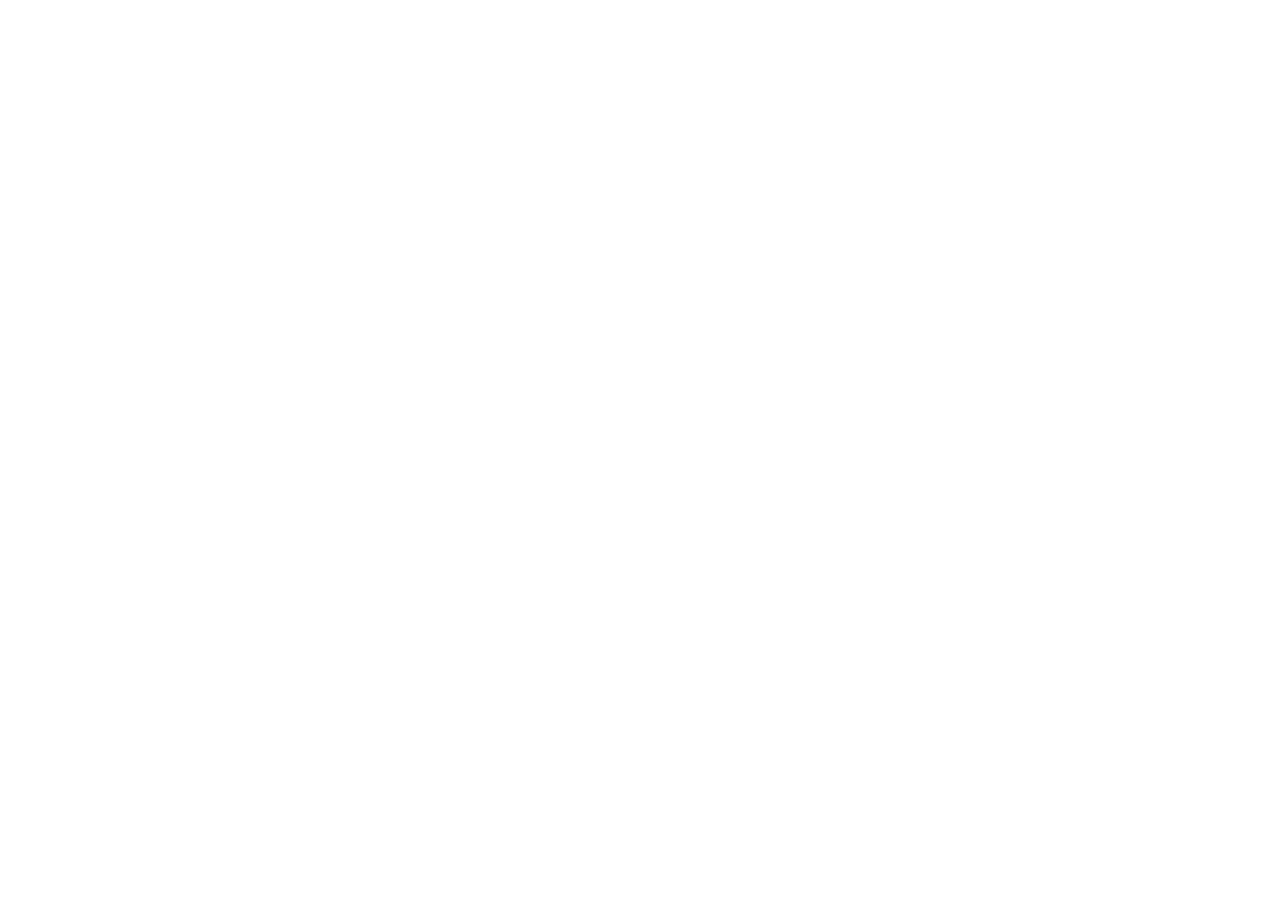
==== index.html @ 21773606 "first commit" ====
<!DOCTYPE html>
<html lang="en">
<head>
    <meta charset="UTF-8">
    <meta name="viewport" content="width=device-width, initial-scale=1.0">
    <title>Document</title>
</head>
<body>
    
</body>
</html>
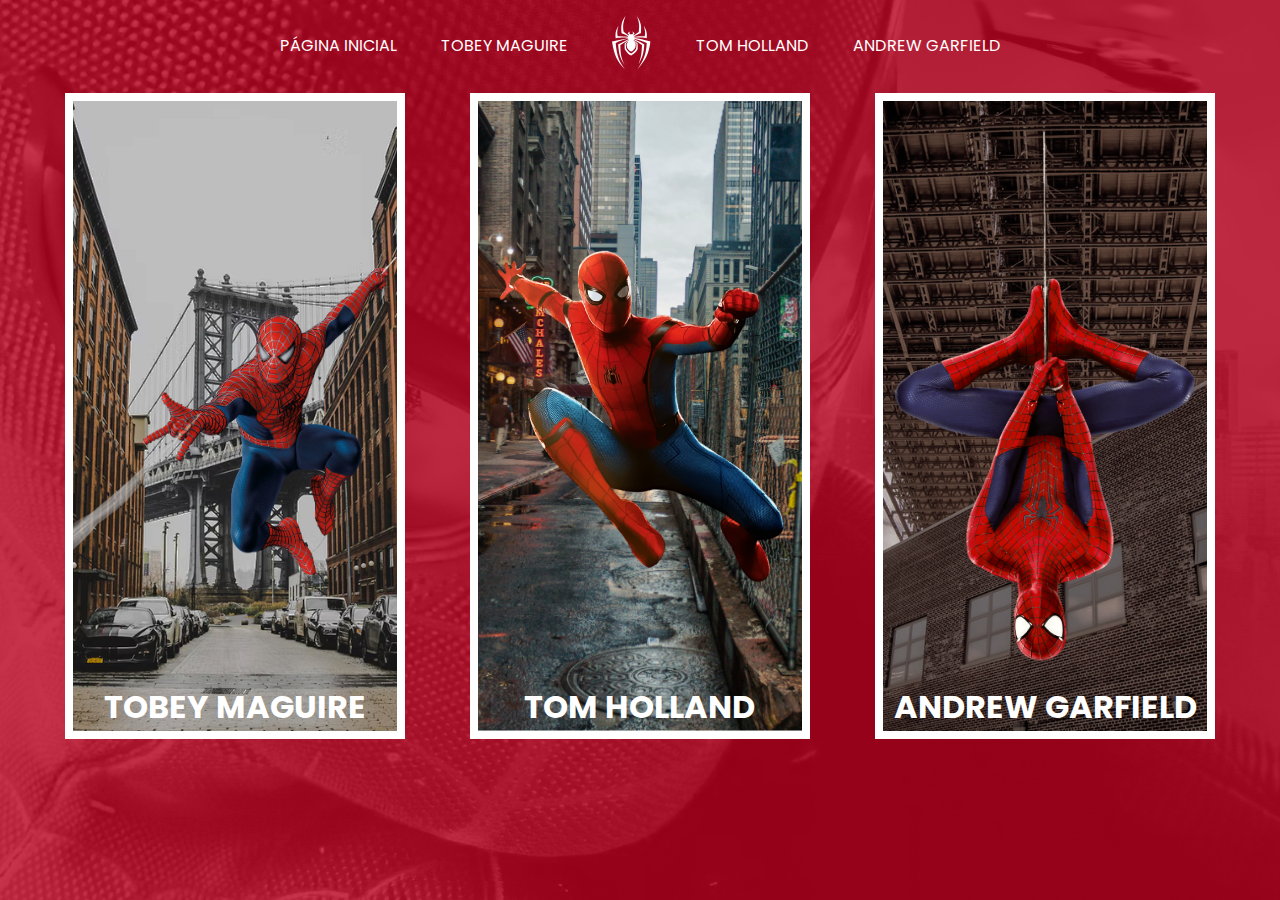
==== commit e0c5dae4: "add cards homepage" ====
--- a/index.html
+++ b/index.html
@@ -1,11 +1,50 @@
 <!DOCTYPE html>
-<html lang="en">
+<html lang="pt-br">
 <head>
     <meta charset="UTF-8">
     <meta name="viewport" content="width=device-width, initial-scale=1.0">
-    <title>Document</title>
+    <link rel="stylesheet" href="/assets/css/home-page-styles.css">
+    <title>Spider-man | Multiversos</title>
 </head>
 <body>
-    
+    <nav class="s-menu">
+        <ul>
+            <li class="s-menu__item">
+                <a href="/">Página Inicial</a>
+            </li>
+            <li class="s-menu__item">
+                <a href="#">Tobey Maguire</a>
+            </li>
+            <li class="s-menu__item s-menu__icon">
+                <img 
+                    src="/assets/images/icons/spider.svg"
+                    alt="logo do homem aranha, é constituido de uma aranha"
+                >
+            </li>
+            <li class="s-menu__item">
+                <a href="#">Tom Holland</a>
+            </li>
+            <li class="s-menu__item">
+                <a href="#">Andrew Garfield</a>
+            </li>
+        </ul>
+    </nav>
+    <div class="s-container">
+        <a href="#" class="s-card">
+            <img class="s-card__background" src="/assets/images/pic-sm-bg-01.jpg" alt="">
+            <img class="s-card__image" src="/assets/images/spider-man-01.png" alt="Tobey Maguire">
+            <h2 class="s-card__title">Tobey Maguire</h2>
+        </a>
+        <a href="#" class="s-card">
+            <img class="s-card__background" src="/assets/images/pic-sm-bg-02.jpg" alt="">
+            <img class="s-card__image" src="/assets/images/spider-man-02.png" alt="Tom Holland">
+            <h2 class="s-card__title">Tom Holland</h2>
+        </a>
+        <a href="#" class="s-card">
+            <img class="s-card__background" src="/assets/images/pic-sm-bg-03.jpg" alt="">
+            <img class="s-card__image" src="/assets/images/spider-man-03.png" alt="Andrew Garfield">
+            <h2 class="s-card__title">Andrew Garfield</h2>
+        </a>
+    </div>
 </body>
 </html>--- a/assets/css/home-page-styles.css
+++ b/assets/css/home-page-styles.css
@@ -0,0 +1,75 @@
+@import url('/assets/css/reset.css');
+@import url('/assets/css/global.css');
+
+body {
+    background-color: var(--primary-color);
+}
+
+body::before {
+    content: "";
+    background-image: url('/assets/images/spider-man-background.jpg');
+    background-repeat: no-repeat;
+    background-position: center;
+    background-size: cover;
+    width: 100%;
+    height: 100%;
+    position: absolute;
+    opacity: 0.2;
+}
+
+.s-menu {
+    padding: 1rem 0;
+    width: 100%;
+    text-align: center;
+    position: relative;
+}
+
+.s-menu__item {
+    display: inline-block;
+    text-transform: uppercase;
+    margin: 0 1.25rem;
+}
+
+.s-menu__icon {
+    width: 2.5rem;
+    margin: 0 1.25rem;
+    vertical-align: middle;
+}
+
+.s-container {
+    position: relative;
+    display: flex;
+    align-items: center;
+    justify-content: space-evenly;
+}
+
+.s-card {
+    border: 0.5rem solid white;
+    width: calc(100% / 3 - 8%);
+    height: 70vh;
+    position: relative;
+}
+
+.s-card__background {
+    width: 100%;
+    height: 100%;
+    object-fit: cover;
+    position: absolute;
+    opacity: 1;
+}
+
+.s-card__image {
+    width: 100%;
+    height: 100%;
+    object-fit: contain;
+    position: relative;
+}
+
+.s-card__title {
+    font-size: 2rem;
+    text-transform: uppercase;
+    text-align: center;
+    position: absolute;
+    width: 100%;
+    bottom: 0;
+}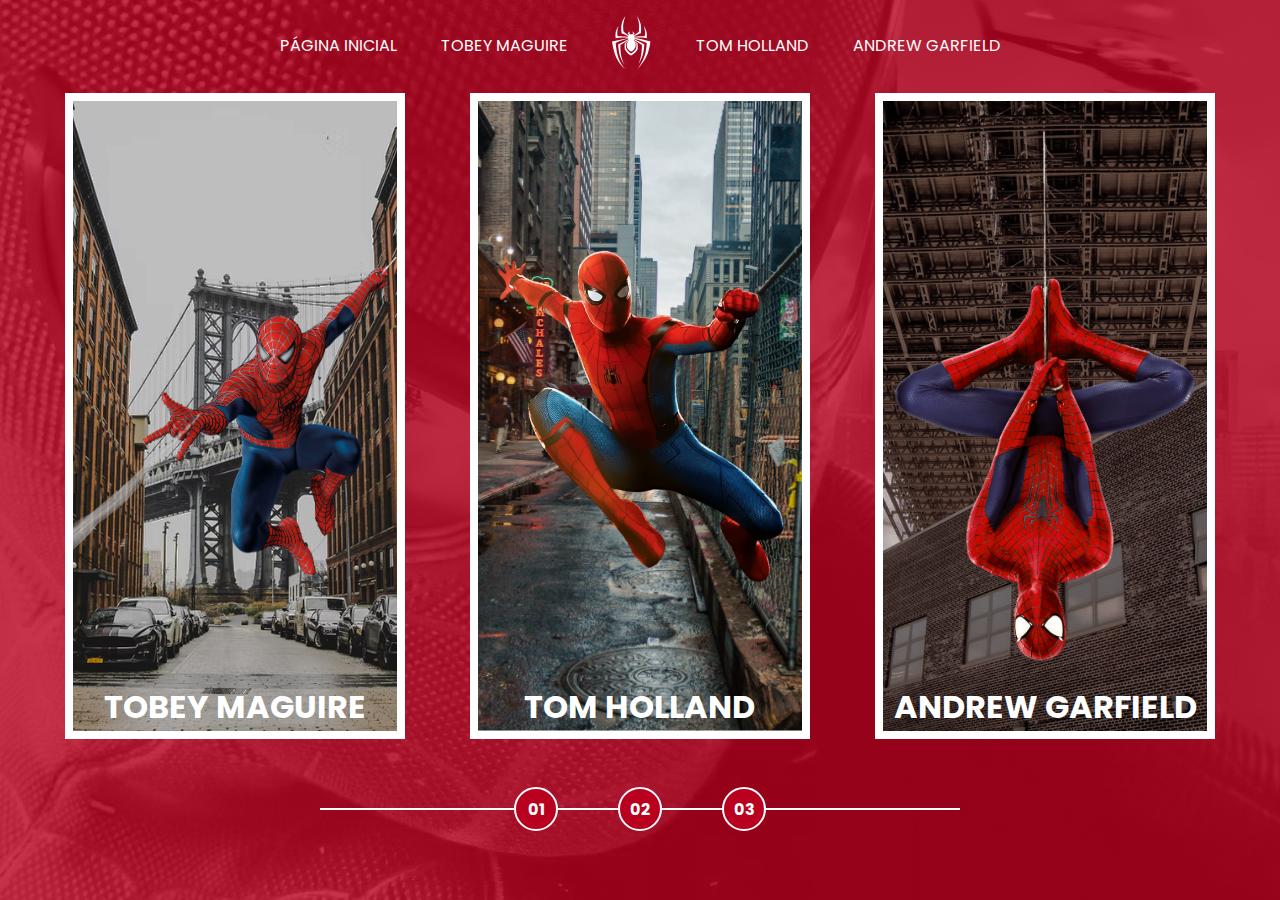
==== commit 4bc26574: "home page 1" ====
--- a/index.html
+++ b/index.html
@@ -4,6 +4,7 @@
     <meta charset="UTF-8">
     <meta name="viewport" content="width=device-width, initial-scale=1.0">
     <link rel="stylesheet" href="/assets/css/home-page-styles.css">
+    <script src="/assets/scripts/card-hover-animation.js"></script>
     <title>Spider-man | Multiversos</title>
 </head>
 <body>
@@ -30,21 +31,33 @@
         </ul>
     </nav>
     <div class="s-container">
-        <a href="#" class="s-card">
+        <a href="#" class="s-card" id="spider-man-01">
             <img class="s-card__background" src="/assets/images/pic-sm-bg-01.jpg" alt="">
             <img class="s-card__image" src="/assets/images/spider-man-01.png" alt="Tobey Maguire">
             <h2 class="s-card__title">Tobey Maguire</h2>
         </a>
-        <a href="#" class="s-card">
+        <a href="#" class="s-card" id="spider-man-02">
             <img class="s-card__background" src="/assets/images/pic-sm-bg-02.jpg" alt="">
             <img class="s-card__image" src="/assets/images/spider-man-02.png" alt="Tom Holland">
             <h2 class="s-card__title">Tom Holland</h2>
         </a>
-        <a href="#" class="s-card">
+        <a href="#" class="s-card" id="spider-man-03">
             <img class="s-card__background" src="/assets/images/pic-sm-bg-03.jpg" alt="">
             <img class="s-card__image" src="/assets/images/spider-man-03.png" alt="Andrew Garfield">
             <h2 class="s-card__title">Andrew Garfield</h2>
         </a>
     </div>
+    <div class="s-controller">
+        <div class="s-controller__button">
+            01
+        </div>
+        <div class="s-controller__button">
+            02
+        </div>
+        <div class="s-controller__button">
+            03
+        </div>
+        <div class="s-controller__line"></div>
+    </div>
 </body>
 </html>--- a/assets/css/home-page-styles.css
+++ b/assets/css/home-page-styles.css
@@ -15,6 +15,7 @@
     height: 100%;
     position: absolute;
     opacity: 0.2;
+    transition: background-image 1s ease-in-out, opacity 1s ease-in-out;
 }
 
 .s-menu {
@@ -48,6 +49,7 @@
     width: calc(100% / 3 - 8%);
     height: 70vh;
     position: relative;
+    transition: filter .5s ease-in-out;
 }
 
 .s-card__background {
@@ -56,6 +58,7 @@
     object-fit: cover;
     position: absolute;
     opacity: 1;
+    transition: opacity 1s ease-in-out;
 }
 
 .s-card__image {
@@ -63,6 +66,7 @@
     height: 100%;
     object-fit: contain;
     position: relative;
+    transition: 1s ease-in-out;
 }
 
 .s-card__title {
@@ -72,4 +76,80 @@
     position: absolute;
     width: 100%;
     bottom: 0;
+    transition: bottom 1s ease-in-out;
+}
+
+.s-controller {
+    position: relative;
+    display: flex;
+    justify-content: center;
+    align-items: center;
+    margin-top: 3rem;
+}
+
+.s-controller__button {
+    display: flex;
+    align-items: center;
+    justify-content: center;
+    width: 2.5rem;
+    height: 2.5rem;
+    border: 2px solid white;
+    border-radius: 50%;
+    background-color: var(--primary-color);
+    text-align: center;
+    font-size: 1rem;
+    font-weight: bold;
+    cursor: pointer;
+    z-index: 1;
+    transition: transform 0.3s ease-in-out;
+}
+
+.s-controller__button:hover {
+    transform: scale(1.1);
+}
+
+.s-controller__button:nth-child(2) {
+    margin: 0 3.75rem;
+}
+
+.s-controller__line {
+    background-color: white;
+    width: 50%;
+    height: 2px;
+    position: absolute;
+}
+
+/* Hover Animation */
+.s-card--hovered .s-card__background {
+    cursor: pointer;
+    opacity: 0;
+}
+
+.s-card--hovered .s-card__image {
+    transform: scale(1.4);
+    filter: drop-shadow(30px 10px 4px rgba(0, 0, 0, .5));
+}
+
+body#spider-man-01-hovered::before {
+    background-image: url('/assets/images/pic-sm-bg-01.jpg');
+}
+
+body#spider-man-02-hovered::before {
+    background-image: url('/assets/images/pic-sm-bg-02.jpg');
+}
+
+body#spider-man-03-hovered::before {
+    background-image: url('/assets/images/pic-sm-bg-03.jpg');
+}
+
+body[id^="spider-man-"]::before {
+    opacity: 1;
+}
+
+body[id^="spider-man-"] .s-card:not(.s-card--hovered) {
+    filter: grayscale(100%);
+}
+
+.s-card--hovered .s-card__title {
+    bottom: 50%;
 }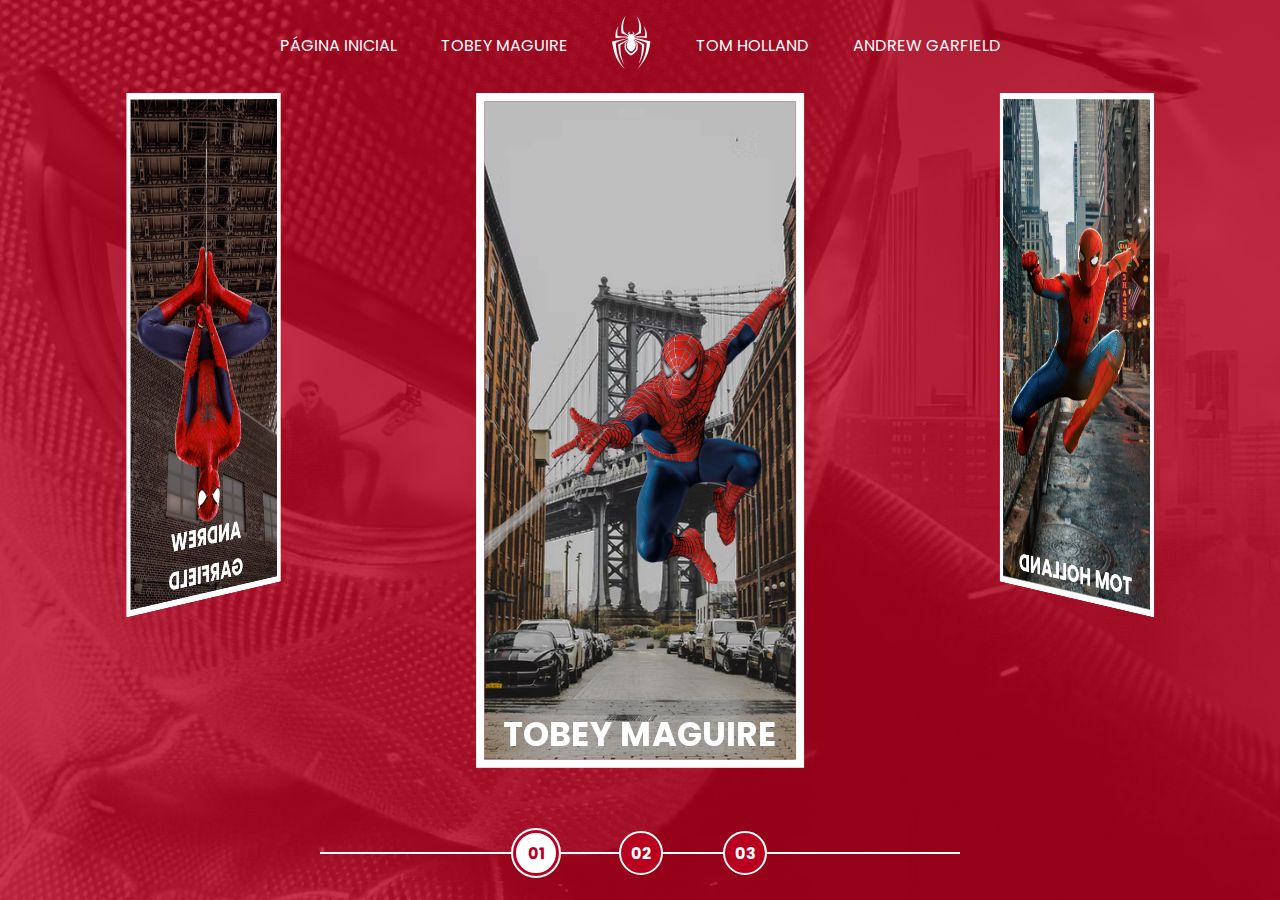
==== commit 0baa2cc0: "add carosel homepage" ====
--- a/index.html
+++ b/index.html
@@ -4,7 +4,7 @@
     <meta charset="UTF-8">
     <meta name="viewport" content="width=device-width, initial-scale=1.0">
     <link rel="stylesheet" href="/assets/css/home-page-styles.css">
-    <script src="/assets/scripts/card-hover-animation.js"></script>
+    <script src="/assets/scripts/script.js"></script>
     <title>Spider-man | Multiversos</title>
 </head>
 <body>
@@ -14,7 +14,7 @@
                 <a href="/">Página Inicial</a>
             </li>
             <li class="s-menu__item">
-                <a href="#">Tobey Maguire</a>
+                <a href="pages/tobey-maguire/spiderman1.html">Tobey Maguire</a>
             </li>
             <li class="s-menu__item s-menu__icon">
                 <img 
@@ -26,35 +26,37 @@
                 <a href="#">Tom Holland</a>
             </li>
             <li class="s-menu__item">
-                <a href="#">Andrew Garfield</a>
+                <a href="pages/andrew-garfield/amazing-spider-man-1.html">Andrew Garfield</a>
             </li>
         </ul>
     </nav>
     <div class="s-container">
-        <a href="#" class="s-card" id="spider-man-01">
-            <img class="s-card__background" src="/assets/images/pic-sm-bg-01.jpg" alt="">
-            <img class="s-card__image" src="/assets/images/spider-man-01.png" alt="Tobey Maguire">
-            <h2 class="s-card__title">Tobey Maguire</h2>
-        </a>
-        <a href="#" class="s-card" id="spider-man-02">
-            <img class="s-card__background" src="/assets/images/pic-sm-bg-02.jpg" alt="">
-            <img class="s-card__image" src="/assets/images/spider-man-02.png" alt="Tom Holland">
-            <h2 class="s-card__title">Tom Holland</h2>
-        </a>
-        <a href="#" class="s-card" id="spider-man-03">
-            <img class="s-card__background" src="/assets/images/pic-sm-bg-03.jpg" alt="">
-            <img class="s-card__image" src="/assets/images/spider-man-03.png" alt="Andrew Garfield">
-            <h2 class="s-card__title">Andrew Garfield</h2>
-        </a>
+        <div class="s-cards-carousel" style="transform: translateZ(-40vw) rotateY(0deg);">
+            <a href="pages/tobey-maguire/spiderman1.html" class="s-card" id="spider-man-01">
+                <img class="s-card__background" src="/assets/images/pic-sm-bg-01.jpg" alt="">
+                <img class="s-card__image" src="/assets/images/spider-man-01.png" alt="Tobey Maguire">
+                <h2 class="s-card__title">Tobey Maguire</h2>
+            </a>
+            <a href="#" class="s-card" id="spider-man-02">
+                <img class="s-card__background" src="/assets/images/pic-sm-bg-02.jpg" alt="">
+                <img class="s-card__image" src="/assets/images/spider-man-02.png" alt="Tom Holland">
+                <h2 class="s-card__title">Tom Holland</h2>
+            </a>
+            <a href="pages/andrew-garfield/amazing-spider-man-1.html" class="s-card" id="spider-man-03">
+                <img class="s-card__background" src="/assets/images/pic-sm-bg-03.jpg" alt="">
+                <img class="s-card__image" src="/assets/images/spider-man-03.png" alt="Andrew Garfield">
+                <h2 class="s-card__title">Andrew Garfield</h2>
+            </a>
+        </div>
     </div>
     <div class="s-controller">
-        <div class="s-controller__button">
+        <div id="1" onclick="selectCarouselItem(this)" class="s-controller__button s-controller__button--active">
             01
         </div>
-        <div class="s-controller__button">
+        <div id="2" onclick="selectCarouselItem(this)" class="s-controller__button">
             02
         </div>
-        <div class="s-controller__button">
+        <div id="3" onclick="selectCarouselItem(this)" class="s-controller__button">
             03
         </div>
         <div class="s-controller__line"></div>
--- a/assets/css/home-page-styles.css
+++ b/assets/css/home-page-styles.css
@@ -42,14 +42,27 @@
     display: flex;
     align-items: center;
     justify-content: space-evenly;
+    perspective: 3000px;
 }
 
 .s-card {
     border: 0.5rem solid white;
-    width: calc(100% / 3 - 8%);
+    width: 100%;
     height: 70vh;
-    position: relative;
+    position: absolute;
     transition: filter .5s ease-in-out;
+}
+
+.s-card:nth-child(1) {
+    transform: rotateY(0deg) translateZ(50vw);
+}
+
+.s-card:nth-child(2) {
+    transform: rotateY(120deg) translateZ(50vw);
+}
+
+.s-card:nth-child(3) {
+    transform: rotateY(240deg) translateZ(50vw);
 }
 
 .s-card__background {
@@ -80,11 +93,13 @@
 }
 
 .s-controller {
-    position: relative;
+    position: absolute;
     display: flex;
     justify-content: center;
     align-items: center;
     margin-top: 3rem;
+    bottom: 1.5rem;
+    width: 100%;
 }
 
 .s-controller__button {
@@ -102,6 +117,13 @@
     cursor: pointer;
     z-index: 1;
     transition: transform 0.3s ease-in-out;
+}
+
+.s-controller__button--active {
+    background-color: white;
+    color: var(--primary-color);
+    border: 0.1875rem solid var(--primary-color);
+    outline: 0.125rem solid white;
 }
 
 .s-controller__button:hover {
@@ -152,4 +174,12 @@
 
 .s-card--hovered .s-card__title {
     bottom: 50%;
+}
+
+.s-cards-carousel {
+    display: flex;
+    justify-content: center;
+    width: calc(100vw / 3 - 10%);
+    transform-style: preserve-3d;
+    transition: transform 0.4s ease-in;
 }